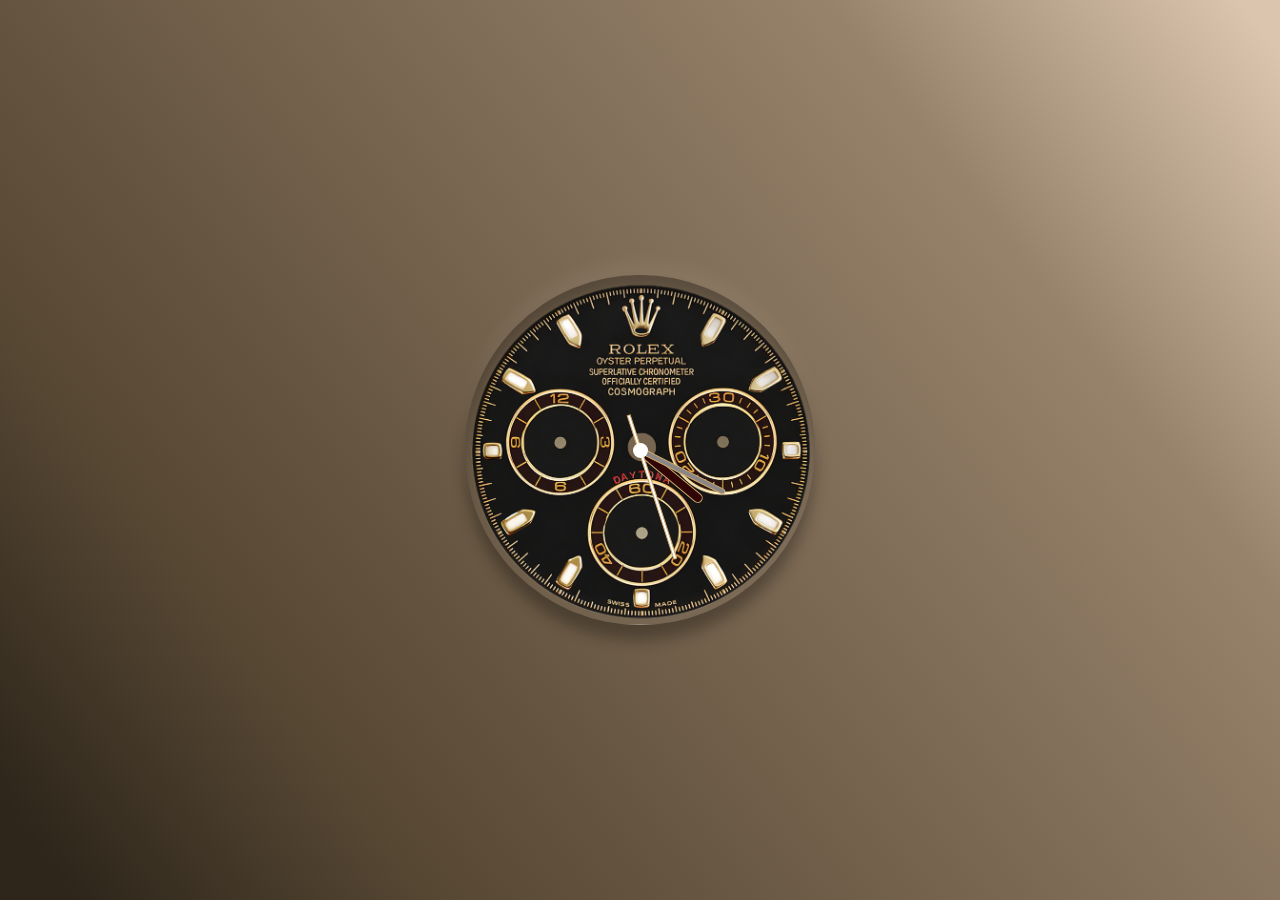
==== ROLEX-CLOCK/html/index.html @ 5f9f4b1c "first version" ====
<!DOCTYPE html>
<html lang="en">
  <head>
    <meta charset="UTF-8" />
    <meta http-equiv="X-UA-Compatible" content="IE=edge" />
    <meta name="viewport" content="width=device-width, initial-scale=1.0" />
    <link rel="stylesheet" href="../css/styles.css" />
    <title>Document</title>
  </head>
  <body>
    <div class="clock">
      <div class="hours">
        <div class="hrs" id="hrs"></div>
      </div>
      <div class="minutes">
        <div class="min" id="min"></div>
      </div>
      <div class="seconds">
        <div class="sec" id="sec"></div>
      </div>
    </div>

    <script src="../javascript/script.js"></script>
  </body>
</html>
---- ROLEX-CLOCK/css/styles.css ----
* {
  box-sizing: border-box;
  margin: 0;
  padding: 0;
}

body {
  display: flex;
  justify-content: center;
  align-items: center;
  min-height: 100vh;
  background: rgb(46, 38, 27);
  background: linear-gradient(
    53deg,
    rgba(46, 38, 27, 1) 4%,
    rgba(86, 71, 51, 1) 22%,
    rgba(151, 130, 107, 1) 77%,
    rgba(219, 197, 174, 1) 98%
  );
}

.clock {
  display: flex;
  width: 350px;
  height: 350px;
  justify-content: center;
  align-items: center;
  background: url(../img/clock.png) no-repeat;
  background-position: center center;
  background-size: cover;
  border: 4px solid rgba(151, 130, 107, 1) 77%;
  border-radius: 50%;
  box-shadow: 0 -15px 15px rgba(255, 255, 255, 0.05),
    inset 0 -15px 15px rgba(255, 255, 255, 0.05), 0 15px 15px rgba(0, 0, 0, 0.3),
    inset 0 15px 15px rgba(0, 0, 0, 0.3);
  position: relative;
}

.clock:before {
  content: "";
  position: absolute;
  width: 15px;
  height: 15px;
  background-color: white;
  border-radius: 50%;
  z-index: 100;
}

.clock .hours,
.clock .minutes,
.clock .seconds {
  position: absolute;
}

.clock .hours,
.hrs {
  width: 160px;
  height: 160px;
}

.clock .minutes,
.min {
  width: 190px;
  height: 190px;
}

.clock .seconds,
.sec {
  width: 230px;
  height: 230px;
}

.hrs,
.min,
.sec {
  --rotation: 0;
  display: flex;
  justify-content: center;
  position: absolute;
  border-radius: 50%;
  transform: rotate(calc(var(--rotation) * 1deg));
}

.hrs:before {
  content: "";
  position: absolute;
  width: 8px;
  height: 80px;
  background: #2f0506;
  border: 0.5px solid #cea669;
  z-index: 10;
  border-radius: 6px 6px 0 0;
}

.min:before {
  content: "";
  position: absolute;
  width: 4px;
  height: 92px;
  background: #898687;
  border: 0.5px solid #cea669;
  z-index: 11;
  border-radius: 6px 6px 0 0;
}

.sec:before {
  content: "";
  position: absolute;
  width: 2px;
  height: 150px;
  background: white;
  border: 0.5px solid #cea669;
  z-index: 12;
  border-radius: 6px 6px 0 0;
}
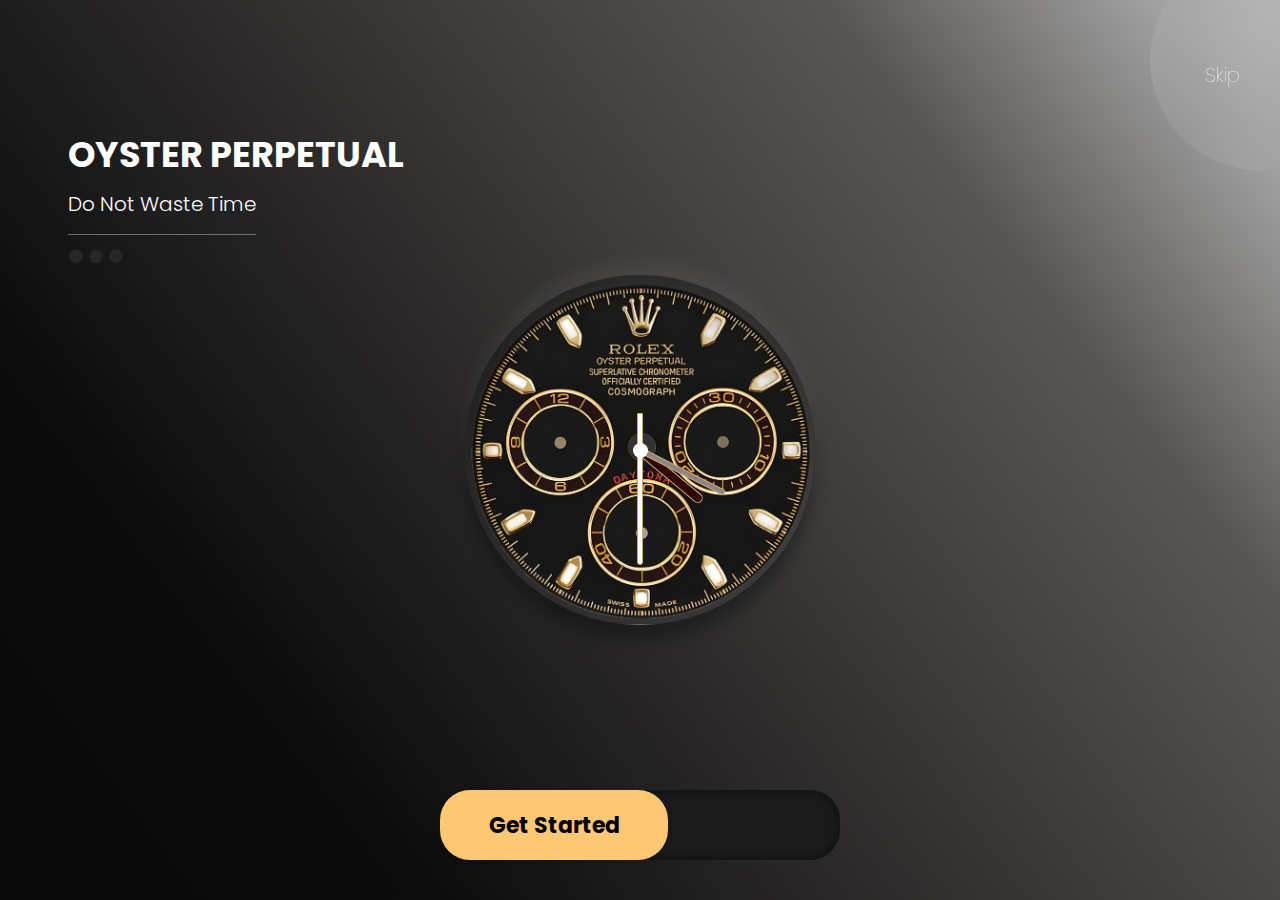
==== commit 7f1d948e: "resposivo 1 banner" ====
--- a/ROLEX-CLOCK/html/index.html
+++ b/ROLEX-CLOCK/html/index.html
@@ -4,22 +4,47 @@
     <meta charset="UTF-8" />
     <meta http-equiv="X-UA-Compatible" content="IE=edge" />
     <meta name="viewport" content="width=device-width, initial-scale=1.0" />
+    <link
+      href="https://unpkg.com/boxicons@2.1.4/css/boxicons.min.css"
+      rel="stylesheet"
+    />
     <link rel="stylesheet" href="../css/styles.css" />
     <title>Document</title>
   </head>
   <body>
-    <div class="clock">
-      <div class="hours">
-        <div class="hrs" id="hrs"></div>
-      </div>
-      <div class="minutes">
-        <div class="min" id="min"></div>
-      </div>
-      <div class="seconds">
-        <div class="sec" id="sec"></div>
+    <div class="banner">
+      <div class="clock">
+        <div class="hours">
+          <div class="hrs" id="hrs"></div>
+        </div>
+        <div class="minutes">
+          <div class="min" id="min"></div>
+        </div>
+        <div class="seconds">
+          <div class="sec" id="sec"></div>
+        </div>
       </div>
     </div>
+    <nav class="first-header">
+      <div class="watch-brand">
+        <h2>Oyster Perpetual</h2>
+        <p>Do Not Waste Time</p>
+        <div class="next">
+          <a href=""><i class="bx bxs-circle" style="color: #282626"></i></a>
+          <a href=""><i class="bx bxs-circle" style="color: #282626"></i></a>
+          <a href=""><i class="bx bxs-circle" style="color: #282626"></i></a>
+        </div>
+      </div>
+      <div class="bubble">
+        <div class="skip">
+          <span>Skip</span>
+        </div>
+      </div>
+    </nav>
 
+    <div class="btn-bottom">
+      <input type="checkbox" name="" id="" />
+    </div>
     <script src="../javascript/script.js"></script>
   </body>
 </html>
--- a/ROLEX-CLOCK/css/styles.css
+++ b/ROLEX-CLOCK/css/styles.css
@@ -1,3 +1,5 @@
+@import url("https://fonts.googleapis.com/css2?family=Poppins:ital,wght@0,100;0,200;0,300;0,500;0,600;0,700;0,800;1,400&display=swap");
+
 * {
   box-sizing: border-box;
   margin: 0;
@@ -9,20 +11,23 @@
   justify-content: center;
   align-items: center;
   min-height: 100vh;
-  background: rgb(46, 38, 27);
+  background: rgb(9, 9, 9);
   background: linear-gradient(
     53deg,
-    rgba(46, 38, 27, 1) 4%,
-    rgba(86, 71, 51, 1) 22%,
-    rgba(151, 130, 107, 1) 77%,
-    rgba(219, 197, 174, 1) 98%
+    rgba(9, 9, 9, 1) 4%,
+    rgba(13, 12, 12, 1) 22%,
+    rgba(89, 87, 85, 1) 77%,
+    rgba(181, 181, 181, 1) 98%
   );
+  font-family: "Poppins";
+  color: white;
+  overflow: hidden;
 }
 
 .clock {
   display: flex;
-  width: 350px;
-  height: 350px;
+  width: 250px;
+  height: 250px;
   justify-content: center;
   align-items: center;
   background: url(../img/clock.png) no-repeat;
@@ -34,13 +39,14 @@
     inset 0 -15px 15px rgba(255, 255, 255, 0.05), 0 15px 15px rgba(0, 0, 0, 0.3),
     inset 0 15px 15px rgba(0, 0, 0, 0.3);
   position: relative;
+  transition: all 0.5s ease;
 }
 
 .clock:before {
   content: "";
   position: absolute;
-  width: 15px;
-  height: 15px;
+  width: 11px;
+  height: 11px;
   background-color: white;
   border-radius: 50%;
   z-index: 100;
@@ -54,20 +60,20 @@
 
 .clock .hours,
 .hrs {
-  width: 160px;
-  height: 160px;
+  width: 115px;
+  height: 115px;
 }
 
 .clock .minutes,
 .min {
-  width: 190px;
-  height: 190px;
+  width: 135px;
+  height: 135px;
 }
 
 .clock .seconds,
 .sec {
-  width: 230px;
-  height: 230px;
+  width: 165px;
+  height: 165px;
 }
 
 .hrs,
@@ -84,8 +90,8 @@
 .hrs:before {
   content: "";
   position: absolute;
-  width: 8px;
-  height: 80px;
+  width: 5.8px;
+  height: 58px;
   background: #2f0506;
   border: 0.5px solid #cea669;
   z-index: 10;
@@ -95,8 +101,8 @@
 .min:before {
   content: "";
   position: absolute;
-  width: 4px;
-  height: 92px;
+  width: 2.9px;
+  height: 68px;
   background: #898687;
   border: 0.5px solid #cea669;
   z-index: 11;
@@ -106,10 +112,274 @@
 .sec:before {
   content: "";
   position: absolute;
-  width: 2px;
-  height: 150px;
+  width: 1.5px;
+  height: 108px;
   background: white;
   border: 0.5px solid #cea669;
   z-index: 12;
   border-radius: 6px 6px 0 0;
 }
+
+.first-header {
+  position: absolute;
+  top: 0;
+  padding-top: 4%;
+  display: grid;
+  grid-template-columns: 2fr 1fr;
+  width: 100%;
+  min-height: 20%;
+  overflow: hidden;
+  transition: all 0.5s ease;
+}
+
+.watch-brand {
+  padding: 0 8%;
+}
+
+.watch-brand h2 {
+  text-transform: uppercase;
+  font-size: 20px;
+  margin-bottom: 8px;
+}
+
+.watch-brand p {
+  padding-bottom: 15px;
+  border-bottom: 1px solid rgb(112, 112, 112);
+  width: fit-content;
+  font-weight: 300;
+  font-size: 12px;
+}
+
+.watch-brand .next {
+  margin-top: 10px;
+}
+
+.bubble {
+  background-color: rgba(181, 181, 181, 0.2);
+  width: 170px;
+  height: 170px;
+  position: absolute;
+  z-index: 10;
+  top: -50px;
+  right: -70px;
+  border-radius: 50%;
+  -webkit-backdrop-filter: blur(30px);
+  backdrop-filter: blur(30px);
+  overflow: hidden;
+}
+
+.skip {
+  position: relative;
+  width: 100%;
+  height: 100%;
+}
+
+span {
+  z-index: 100;
+  display: flex;
+  position: absolute;
+  top: 50%;
+  left: 25%;
+  font-weight: 100;
+}
+
+.btn-bottom {
+  position: absolute;
+  width: 80%;
+  display: flex;
+  justify-content: center;
+  align-items: center;
+  height: 55px;
+  bottom: 60px;
+  transition: all 0.5s ease;
+}
+
+input[type="checkbox"] {
+  position: relative;
+  width: 100%;
+  height: 100%;
+  -webkit-appearance: none;
+  appearance: none;
+  background-color: #1a1a1a;
+  outline: none;
+  border-radius: 30px;
+  transition: all 0.5s ease;
+  box-shadow: inset 0 0 5px 5px rgba(0, 0, 0, 0.2);
+}
+
+input:checked[type="checkbox"] {
+  background: rgb(212, 212, 212);
+  box-shadow: inset 0 0 5px 5px rgba(0, 0, 0, 0.2);
+}
+
+input[type="checkbox"]:before {
+  content: "Get Started";
+  position: absolute;
+  width: 57%;
+  height: 100%;
+  background: #fcc873;
+  border-radius: 30px;
+  font-family: "Poppins";
+  font-size: 15px;
+  font-weight: 700;
+  display: flex;
+  justify-content: center;
+  align-items: center;
+  transition: .5s;
+  box-shadow: 0 2px 5px rgba(0, 0, 0, .2);
+}
+
+input:checked[type="checkbox"]:before {
+  left: 44%;
+}
+
+
+/* Responsive design */ 
+
+@media (min-width: 375px) {
+  .first-header {
+    padding-top: 10%;
+  }
+  
+  .btn-bottom {
+    height: 60px;
+  }
+}
+
+@media (min-width: 425px) {
+  .clock {
+    width: 300px;
+    height: 300px;
+  }
+
+  .clock:before {
+    width: 15px;
+    height: 15px;
+  }
+  
+  .clock .hours,
+  .hrs {
+    width: 133px;
+    height: 133px;
+  }
+  
+  .clock .minutes,
+  .min {
+    width: 158px;
+    height: 158px;
+  }
+  
+  .clock .seconds,
+  .sec {
+    width: 191px;
+    height: 191px;
+  }
+  
+  .hrs:before {
+    width: 6.5px;
+    height: 66px;
+  }
+  
+  .min:before {
+    width: 3.4px;
+    height: 76.5px;
+  }
+  
+  .sec:before {
+    width: 2.5px;
+    height: 125px;
+  }
+
+  .watch-brand h2 {
+    font-size: 25px;
+  }
+  
+  .watch-brand p {
+    font-size: 15px;
+  }
+
+  .btn-bottom {
+    height: 70px;
+    width: 340px;
+  }
+  
+  input[type="checkbox"]:before {
+    font-size: 20px;
+  }
+}
+
+@media (min-width: 768px) {
+  .clock {
+    width: 350px;
+    height: 350px;
+  }
+  
+  .clock .hours,
+  .hrs {
+    width: 160px;
+    height: 160px;
+  }
+  
+  .clock .minutes,
+  .min {
+    width: 190px;
+    height: 190px;
+  }
+  
+  .clock .seconds,
+  .sec {
+    width: 230px;
+    height: 230px;
+  }
+  
+  .hrs:before {
+    width: 8px;
+    height: 80px;
+  }
+  
+  .min:before {
+    width: 4px;
+    height: 92px;
+  }
+  
+  .sec:before {
+    width: 3.5px;
+    height: 150px;
+  }
+
+  .watch-brand h2 {
+    font-size: 35px;
+    transition: all 0.5s ease;
+  }
+  
+  .watch-brand p {
+    font-size: 20px;
+    transition: all 0.5s ease;
+  }
+
+  .btn-bottom {
+    height: 70px;
+    width: 400px;
+  }
+
+  .bubble {
+    width: 220px;
+    height: 220px;
+    right: -90px;
+  }
+
+  span {
+   font-size: 20px;
+  }
+  
+  input[type="checkbox"]:before {
+    font-size: 22px;
+  }
+}
+
+@media (min-width: 1024px) {
+  .btn-bottom {
+    bottom: 40px;
+    transition: all 0.5s ease;
+  }
+}